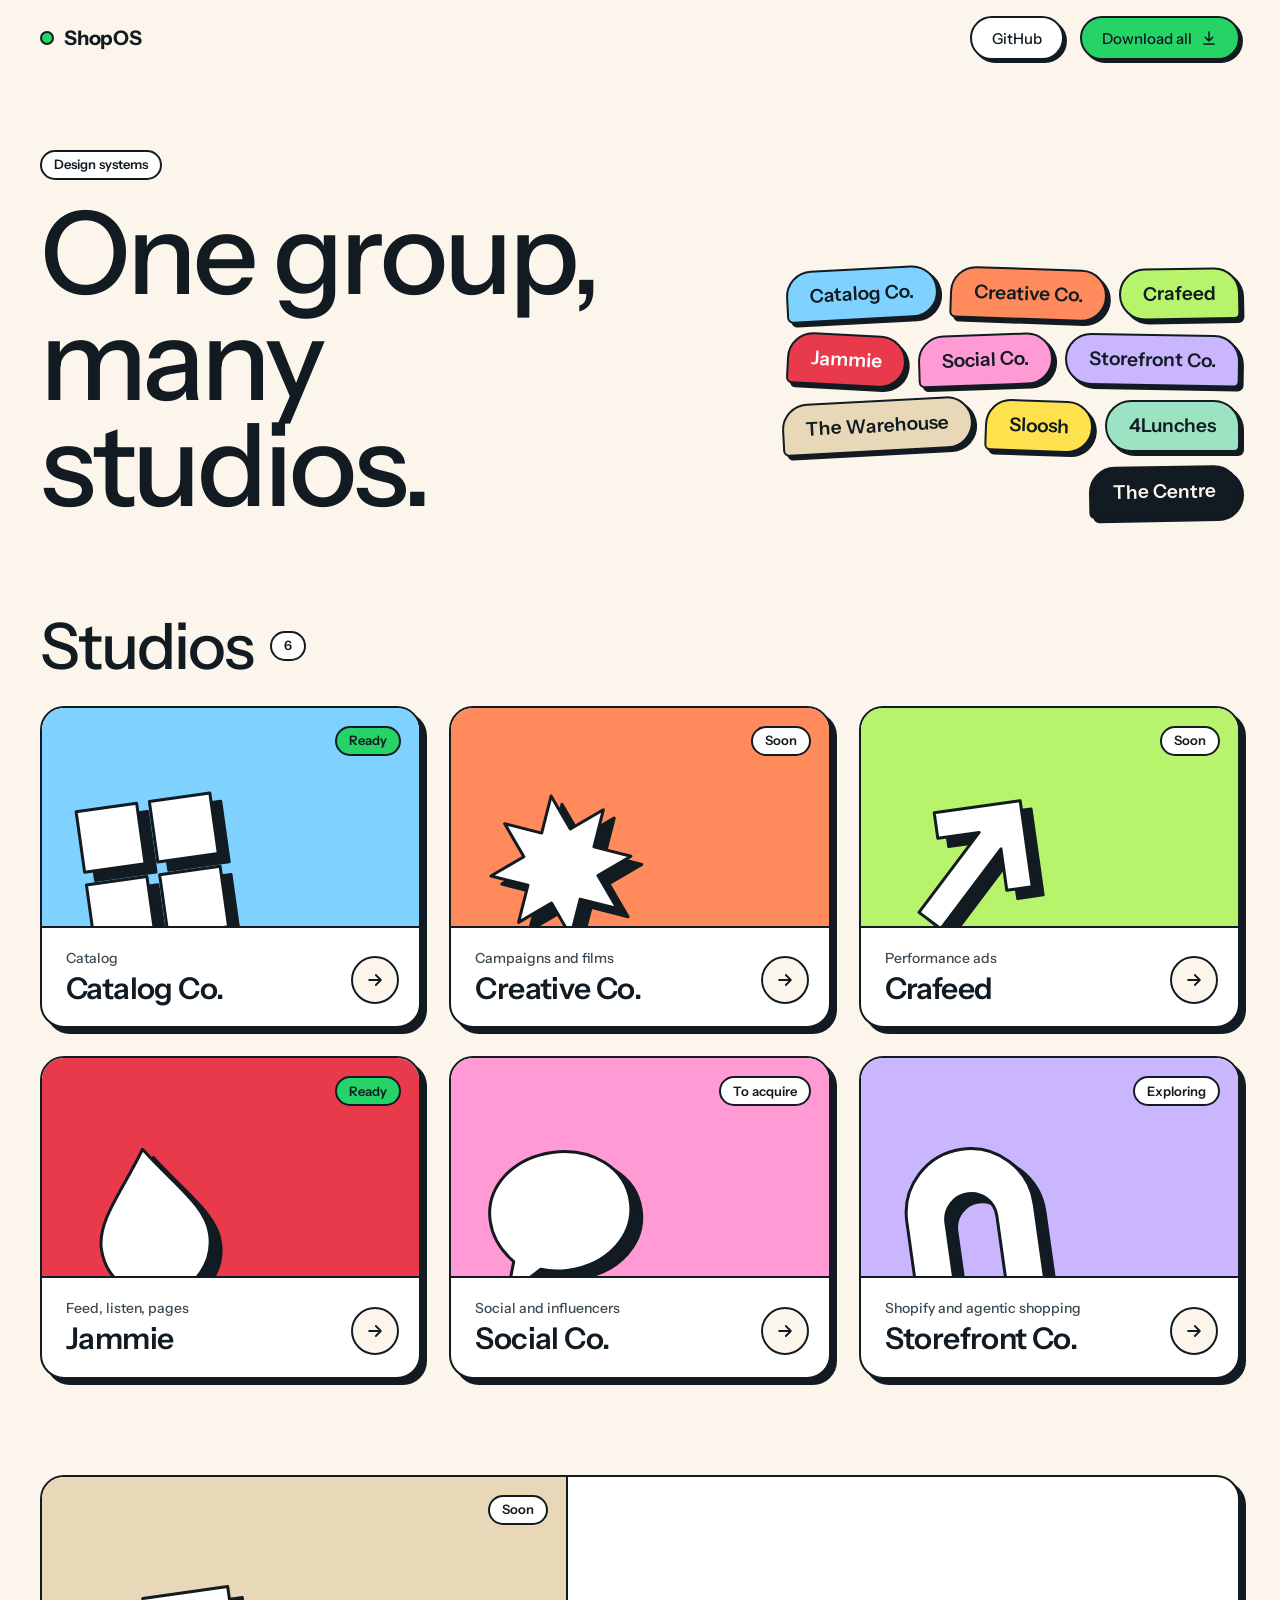
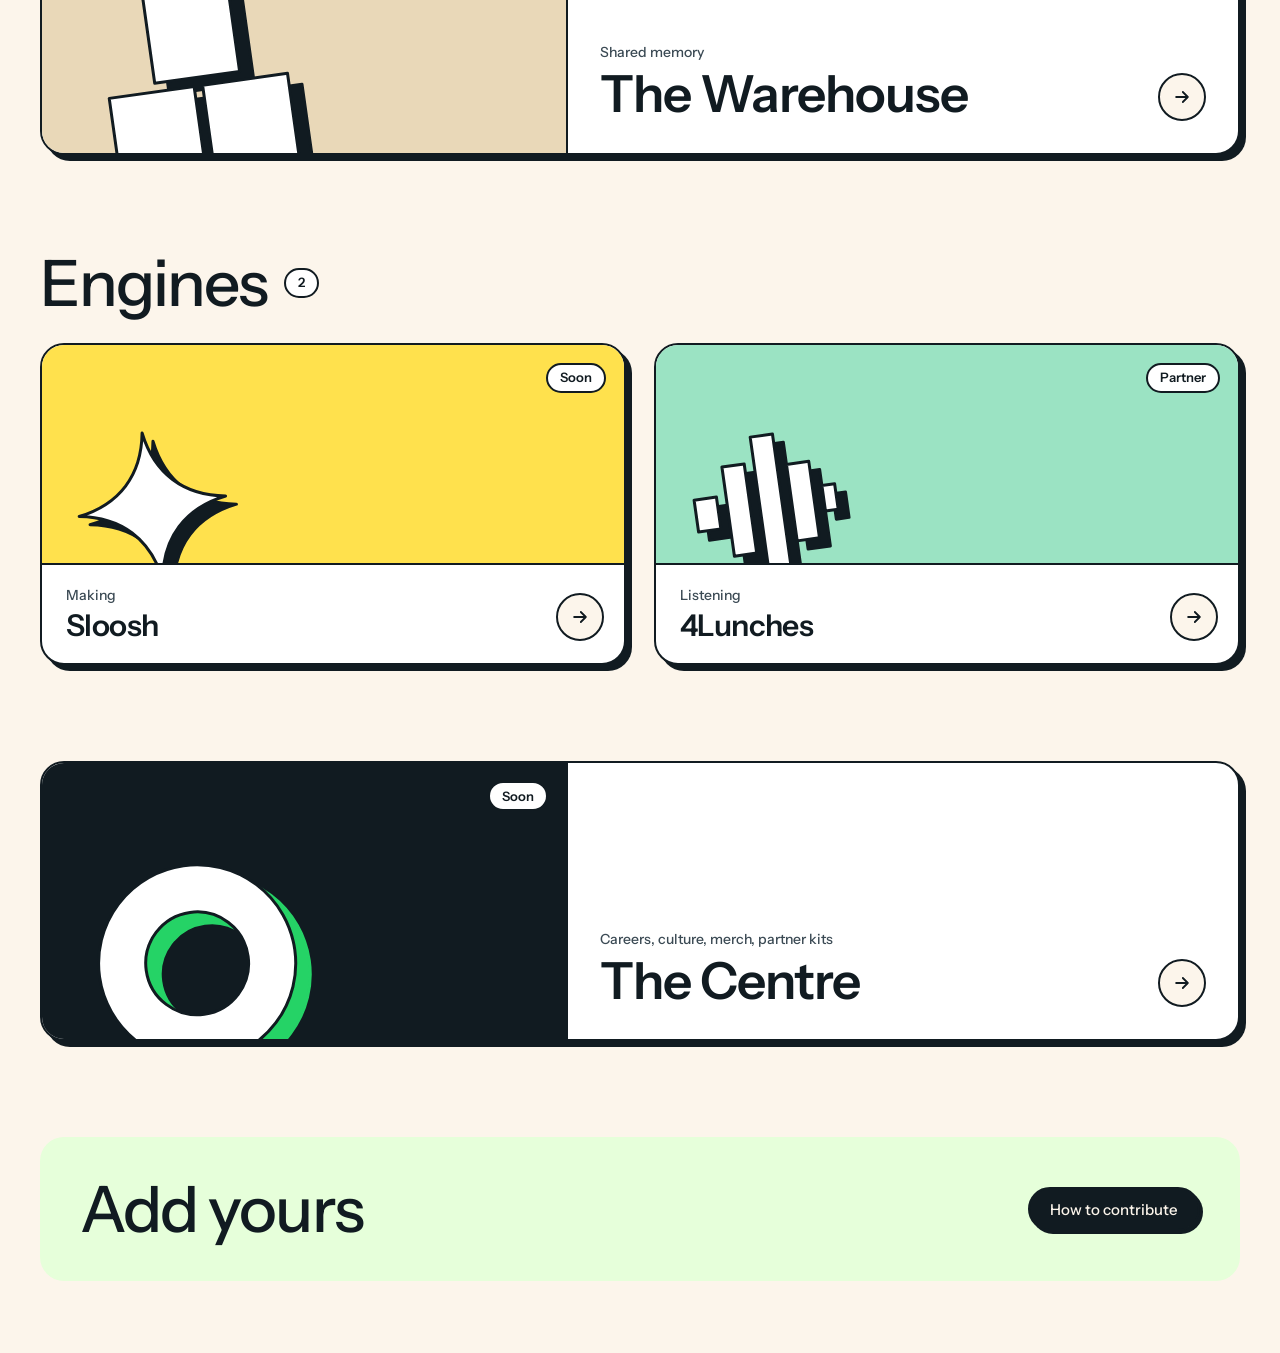
==== index.html @ ab2c7534 "Add the studio listing site, Jammie and Catalog Co. index.html lists every slot in site/structure.js" ====
<!doctype html>
<html lang="en">
<head>
  <meta charset="utf-8">
  <meta name="viewport" content="width=device-width, initial-scale=1">
  <title>ShopOS Design Systems</title>
  <meta name="description" content="Every ShopOS studio's design system, ready to read and download.">
  <link rel="preconnect" href="https://fonts.googleapis.com">
  <link rel="preconnect" href="https://fonts.gstatic.com" crossorigin>
  <link href="https://fonts.googleapis.com/css2?family=Instrument+Sans:wght@400;500;600;700&family=JetBrains+Mono:wght@500&display=swap" rel="stylesheet">
  <link rel="stylesheet" href="site/site.css">
</head>
<body>
  <header class="bar">
    <div class="wrap">
      <a class="mark" href="./"><i></i>ShopOS</a>
      <span class="spacer"></span>
      <a class="btn raised hide-sm" href="https://github.com/vedantvaibhav/Design-System-ShopOS-Studio">GitHub</a>
      <a class="btn green raised" href="https://github.com/vedantvaibhav/Design-System-ShopOS-Studio/archive/refs/heads/main.zip">
        Download all
        <svg viewBox="0 0 24 24" fill="none" stroke="currentColor" stroke-width="2" stroke-linecap="round" stroke-linejoin="round" aria-hidden="true"><path d="M12 4v12m0 0-5-5m5 5 5-5M5 20h14"/></svg>
      </a>
    </div>
  </header>

  <main class="wrap">
    <section class="hero">
      <div>
        <span class="pill">Design systems</span>
        <h1 id="line">One group, many studios.</h1>
      </div>
      <nav class="bubbles" id="bubbles" aria-label="Jump to a studio"></nav>
    </section>
    <div id="groups"></div>
    <section class="band">
      <h2>Add yours</h2>
      <a class="btn ink raised" href="https://github.com/vedantvaibhav/Design-System-ShopOS-Studio/blob/main/CONTRIBUTING.md">How to contribute</a>
    </section>
  </main>

  <script src="site/data.js"></script>
  <script src="site/shapes.js"></script>
  <script>
    const arrow = '<svg viewBox="0 0 24 24" fill="none" stroke="currentColor" stroke-width="2.25" stroke-linecap="round" stroke-linejoin="round" aria-hidden="true"><path d="M5 12h14m0 0-6-6m6 6-6 6"/></svg>';
    const esc = (s) => String(s).replace(/[&<>"]/g, (c) => ({ "&": "&amp;", "<": "&lt;", ">": "&gt;", '"': "&quot;" })[c]);
    const vars = (it) => `--accent:${it.accent};--accent-ink:${it.ink || "var(--ink)"}`;
    const href = (it) => `system.html?id=${encodeURIComponent(it.id)}`;
    const dark = (it) => Boolean(it.ink) && it.ink.toLowerCase() !== "#ffffff";
    const status = (it) => it.stage ? `<span class="pill">${esc(it.stage)}</span>`
      : it.ready ? '<span class="pill ready">Ready</span>' : '<span class="pill">Soon</span>';

    const card = (it, wide) => `
      <a class="card raised${wide ? " wide" : ""}" href="${href(it)}" style="${vars(it)}">
        <div class="card-art">${shapeSvg(it.shape, dark(it))}${status(it)}</div>
        <div class="card-body">
          <div class="txt"><span class="kicker">${esc(it.kicker)}</span><h3>${esc(it.name)}</h3></div>
          <span class="go">${arrow}</span>
        </div>
      </a>`;

    const { groups, line } = window.DS;
    document.getElementById("line").textContent = line;
    const all = groups.flatMap((g) => g.items);
    const tilts = [-3, 2, -1, 3, -2, 1, -3, 2, 0, -1];
    document.getElementById("bubbles").innerHTML = all.map((it, i) =>
      `<a class="bubble raised" href="${href(it)}" style="${vars(it)};--tilt:${tilts[i % tilts.length]}deg">${esc(it.name)}</a>`).join("");

    document.getElementById("groups").innerHTML = groups.map((g) => {
      const n = g.items.length;
      const cols = n === 1 ? "one" : n === 2 || n === 4 ? "two" : "";
      return `
        <section class="group" id="${esc(g.id)}"${n > 1 ? "" : ` aria-label="${esc(g.title)}"`}>
          ${n > 1 ? `<div class="group-head"><h2>${esc(g.title)}</h2><span class="pill">${n}</span></div>` : ""}
          <div class="grid ${cols}">${g.items.map((it) => card(it, n === 1)).join("")}</div>
        </section>`;
    }).join("");

    const bar = document.querySelector(".bar");
    const onScroll = () => bar.classList.toggle("scrolled", scrollY > 8);
    addEventListener("scroll", onScroll, { passive: true });
    onScroll();
  </script>
</body>
</html>
---- site/site.css ----
:root {
  --cream: #fcf5eb;
  --paper: #ffffff;
  --ink: #111b21;
  --ink-soft: #3b4a54;
  --green: #25d366;
  --mint: #e6ffda;
  --line: 2px;
  --lift: 6px;
  --radius: 24px;
  --gutter: 40px;
  --ease: cubic-bezier(0.2, 0.8, 0.2, 1);
  --time: 0.32s;
  --sans: "Instrument Sans", system-ui, sans-serif;
  --mono: "JetBrains Mono", ui-monospace, monospace;
}

* { box-sizing: border-box; }
html { -webkit-text-size-adjust: 100%; }
body {
  margin: 0;
  background: var(--cream);
  color: var(--ink);
  font: 400 16px/1.5 var(--sans);
  -webkit-font-smoothing: antialiased;
}
a { color: inherit; }
img { max-width: 100%; }
:focus-visible { outline: 3px solid var(--ink); outline-offset: 3px; }

.wrap { max-width: 1280px; margin: 0 auto; padding: 0 var(--gutter); }

/* Shared neo-brutalist surface: ink outline, hard offset shadow, presses in. */
.raised {
  border: var(--line) solid var(--ink);
  box-shadow: var(--lift) var(--lift) 0 var(--ink);
  transition: transform var(--time) var(--ease), box-shadow var(--time) var(--ease);
}
a.raised:hover, button.raised:hover {
  transform: translate(-2px, -2px);
  box-shadow: calc(var(--lift) + 2px) calc(var(--lift) + 2px) 0 var(--ink);
}
a.raised:active, button.raised:active {
  transform: translate(var(--lift), var(--lift));
  box-shadow: 0 0 0 var(--ink);
  transition-duration: 0.08s;
}

/* Top bar */
.bar {
  position: sticky; top: 0; z-index: 10;
  background: var(--cream);
  border-bottom: var(--line) solid transparent;
  transition: border-color var(--time) var(--ease);
}
.bar.scrolled { border-bottom-color: var(--ink); }
.bar .wrap { display: flex; align-items: center; gap: 16px; height: 76px; }
.mark { display: inline-flex; align-items: center; gap: 10px; font-weight: 700; font-size: 20px; letter-spacing: -0.01em; text-decoration: none; }
.mark i { width: 14px; height: 14px; border-radius: 50%; background: var(--green); border: var(--line) solid var(--ink); }
.bar .spacer { flex: 1; }

.btn {
  display: inline-flex; align-items: center; justify-content: center; gap: 8px;
  height: 44px; padding: 0 20px;
  border-radius: 999px;
  background: var(--paper); color: var(--ink);
  font: 500 15px/1 var(--sans); text-decoration: none; cursor: pointer;
  --lift: 3px;
}
.btn.green { background: var(--green); }
.btn.ink { background: var(--ink); color: var(--cream); }
.btn svg { width: 18px; height: 18px; }

.pill {
  display: inline-flex; align-items: center; height: 30px; padding: 0 12px;
  border: var(--line) solid var(--ink); border-radius: 999px;
  background: var(--paper); font-size: 13px; font-weight: 600; white-space: nowrap;
}
.pill.ready { background: var(--green); }

/* Hero */
.hero { display: grid; grid-template-columns: 1.2fr 1fr; gap: 40px; align-items: end; padding: 72px 0 96px; }
.hero h1 {
  margin: 20px 0 0;
  font-size: clamp(56px, 9vw, 128px); font-weight: 500;
  line-height: 0.92; letter-spacing: -0.035em;
}
.bubbles { display: flex; flex-wrap: wrap; gap: 14px 12px; justify-content: flex-end; align-content: flex-end; }
.bubble {
  position: relative;
  display: inline-flex; align-items: center; height: 52px; padding: 0 22px;
  border-radius: 26px 26px 26px 6px;
  background: var(--accent); color: var(--accent-ink, var(--ink));
  font-size: 19px; font-weight: 600; text-decoration: none;
  --lift: 4px;
  rotate: var(--tilt, 0deg);
}
.bubble:nth-child(3n) { border-radius: 26px 26px 6px 26px; }

/* Sections */
.group { padding-bottom: 96px; }
.group-head { display: flex; align-items: center; gap: 16px; margin-bottom: 28px; }
.group-head h2 { margin: 0; font-size: clamp(36px, 5vw, 64px); font-weight: 500; line-height: 1; letter-spacing: -0.03em; }
.grid { display: grid; gap: 28px; grid-template-columns: repeat(3, 1fr); }
.grid.two { grid-template-columns: repeat(2, 1fr); }
.grid.one { grid-template-columns: 1fr; }

/* Card */
.card {
  display: flex; flex-direction: column;
  border-radius: var(--radius); overflow: hidden;
  background: var(--paper); text-decoration: none;
}
.card-art {
  position: relative; height: 220px; overflow: hidden;
  background: var(--accent); color: var(--accent-ink, var(--ink));
  border-bottom: var(--line) solid var(--ink);
}
.card-art .shape {
  position: absolute; left: 24px; bottom: -36px; width: 180px; height: 180px;
  rotate: -8deg;
  transition: transform 0.5s var(--ease), rotate 0.5s var(--ease);
}
.card:hover .shape { transform: translateY(-14px); rotate: 0deg; }
.card-art .pill { position: absolute; top: 18px; right: 18px; color: var(--ink); }
.card-body { display: flex; align-items: flex-end; gap: 16px; padding: 20px 20px 22px 24px; flex: 1; }
.card-body .txt { flex: 1; min-width: 0; }
.kicker { display: block; font-size: 14px; font-weight: 500; color: var(--ink-soft); }
.card h3 { margin: 4px 0 0; font-size: 30px; font-weight: 600; line-height: 1.05; letter-spacing: -0.02em; }
.go {
  flex: none; display: grid; place-items: center;
  width: 48px; height: 48px; border-radius: 50%;
  border: var(--line) solid var(--ink); background: var(--cream);
  transition: background var(--time) var(--ease), transform var(--time) var(--ease);
}
.go svg { width: 20px; height: 20px; }
.card:hover .go { background: var(--green); transform: rotate(-45deg); }

.card.wide { flex-direction: row; min-height: 280px; }
.card.wide .card-art { width: 44%; height: auto; border-bottom: 0; border-right: var(--line) solid var(--ink); }
.card.wide .card-art .shape { width: 240px; height: 240px; left: 40px; bottom: -48px; }
.card.wide .card-body { padding: 32px; }
.card.wide h3 { font-size: clamp(36px, 4vw, 56px); }

/* Closing band */
.band {
  display: flex; align-items: center; justify-content: space-between; gap: 24px; flex-wrap: wrap;
  margin-bottom: 72px; padding: 40px;
  border-radius: var(--radius); background: var(--mint);
}
.band h2 { margin: 0; font-size: clamp(36px, 5vw, 64px); font-weight: 500; line-height: 1; letter-spacing: -0.03em; }

/* Detail page */
.detail-hero {
  position: relative; overflow: hidden;
  margin: 40px 0 40px; padding: 48px 40px 40px;
  border-radius: var(--radius);
  background: var(--accent); color: var(--accent-ink, var(--ink));
  min-height: 360px; display: flex; flex-direction: column; justify-content: flex-end;
}
.detail-hero .kicker { position: relative; z-index: 1; color: inherit; opacity: 0.8; font-size: 16px; }
.detail-hero h1 { position: relative; z-index: 1; margin: 6px 0 0; font-size: clamp(56px, 9vw, 120px); font-weight: 500; line-height: 0.92; letter-spacing: -0.035em; }
.detail-hero .pill { position: absolute; top: 24px; right: 24px; color: var(--ink); }
.detail-hero .shape {
  position: absolute; right: 40px; bottom: -60px;
  width: clamp(200px, 30vw, 380px); height: auto; aspect-ratio: 1;
  rotate: -8deg; pointer-events: none;
}

.get { display: grid; grid-template-columns: 1fr auto; gap: 16px; align-items: center; padding: 24px; margin-bottom: 40px; border-radius: var(--radius); background: var(--paper); }
.cmd {
  display: flex; align-items: center; gap: 12px; min-width: 0;
  height: 56px; padding: 0 8px 0 20px;
  border: var(--line) solid var(--ink); border-radius: 999px; background: var(--cream);
  font: 500 14px/1 var(--mono);
}
.cmd code { flex: 1; min-width: 0; overflow-x: auto; white-space: nowrap; scrollbar-width: none; }
.cmd .btn { height: 40px; padding: 0 16px; }
.links { display: flex; gap: 12px; flex-wrap: wrap; }

.doc { padding: 40px 48px; margin-bottom: 72px; border-radius: var(--radius); background: var(--paper); }
.doc > :first-child { margin-top: 0; }
.doc h1, .doc h2, .doc h3 { font-weight: 600; letter-spacing: -0.02em; line-height: 1.1; }
.doc h1 { font-size: 44px; }
.doc h2 { font-size: 30px; margin-top: 48px; }
.doc h3 { font-size: 22px; margin-top: 32px; }
.doc p, .doc li { max-width: 72ch; }
.doc code { font: 500 0.88em var(--mono); background: var(--cream); padding: 2px 6px; border-radius: 6px; }
.doc pre { padding: 20px; border: var(--line) solid var(--ink); border-radius: 16px; background: var(--cream); overflow-x: auto; }
.doc pre code { padding: 0; background: none; }
.doc table { border-collapse: collapse; width: 100%; display: block; overflow-x: auto; }
.doc th, .doc td { text-align: left; padding: 10px 14px; border: var(--line) solid var(--ink); }
.doc th { background: var(--mint); }
.doc img { max-height: 320px; border: var(--line) solid var(--ink); border-radius: 16px; background: var(--cream); }

.empty { display: grid; place-items: center; text-align: center; gap: 24px; padding: 80px 0 120px; }
.empty h2 { margin: 0; font-size: clamp(48px, 8vw, 96px); font-weight: 500; line-height: 0.95; letter-spacing: -0.035em; }

/* Phone */
@media (max-width: 960px) {
  .grid { grid-template-columns: repeat(2, 1fr); }
  .hero { grid-template-columns: 1fr; padding: 40px 0 72px; }
  .bubbles { justify-content: flex-start; }
}
@media (max-width: 640px) {
  :root { --gutter: 16px; --radius: 20px; }
  .bar .wrap { height: 64px; }
  .bar .hide-sm { display: none; }
  .grid, .grid.two { grid-template-columns: 1fr; gap: 24px; }
  .card.wide { flex-direction: column; }
  .card.wide .card-art { width: auto; height: 200px; border-right: 0; border-bottom: var(--line) solid var(--ink); }
  .card.wide .card-art .shape { width: 170px; height: 170px; left: 24px; bottom: -34px; }
  .card.wide .card-body { padding: 20px 20px 22px 24px; }
  .bubble { height: 44px; font-size: 16px; padding: 0 18px; }
  .group { padding-bottom: 72px; }
  .band { padding: 28px 24px; }
  .detail-hero { padding: 40px 24px 28px; min-height: 300px; }
  .detail-hero .shape { width: 120px; right: auto; left: 20px; bottom: auto; top: 20px; }
  .get { grid-template-columns: 1fr; padding: 16px; }
  .doc { padding: 24px 20px; }
}

@media (prefers-reduced-motion: reduce) {
  *, *::before, *::after { transition-duration: 0.01ms !important; }
}
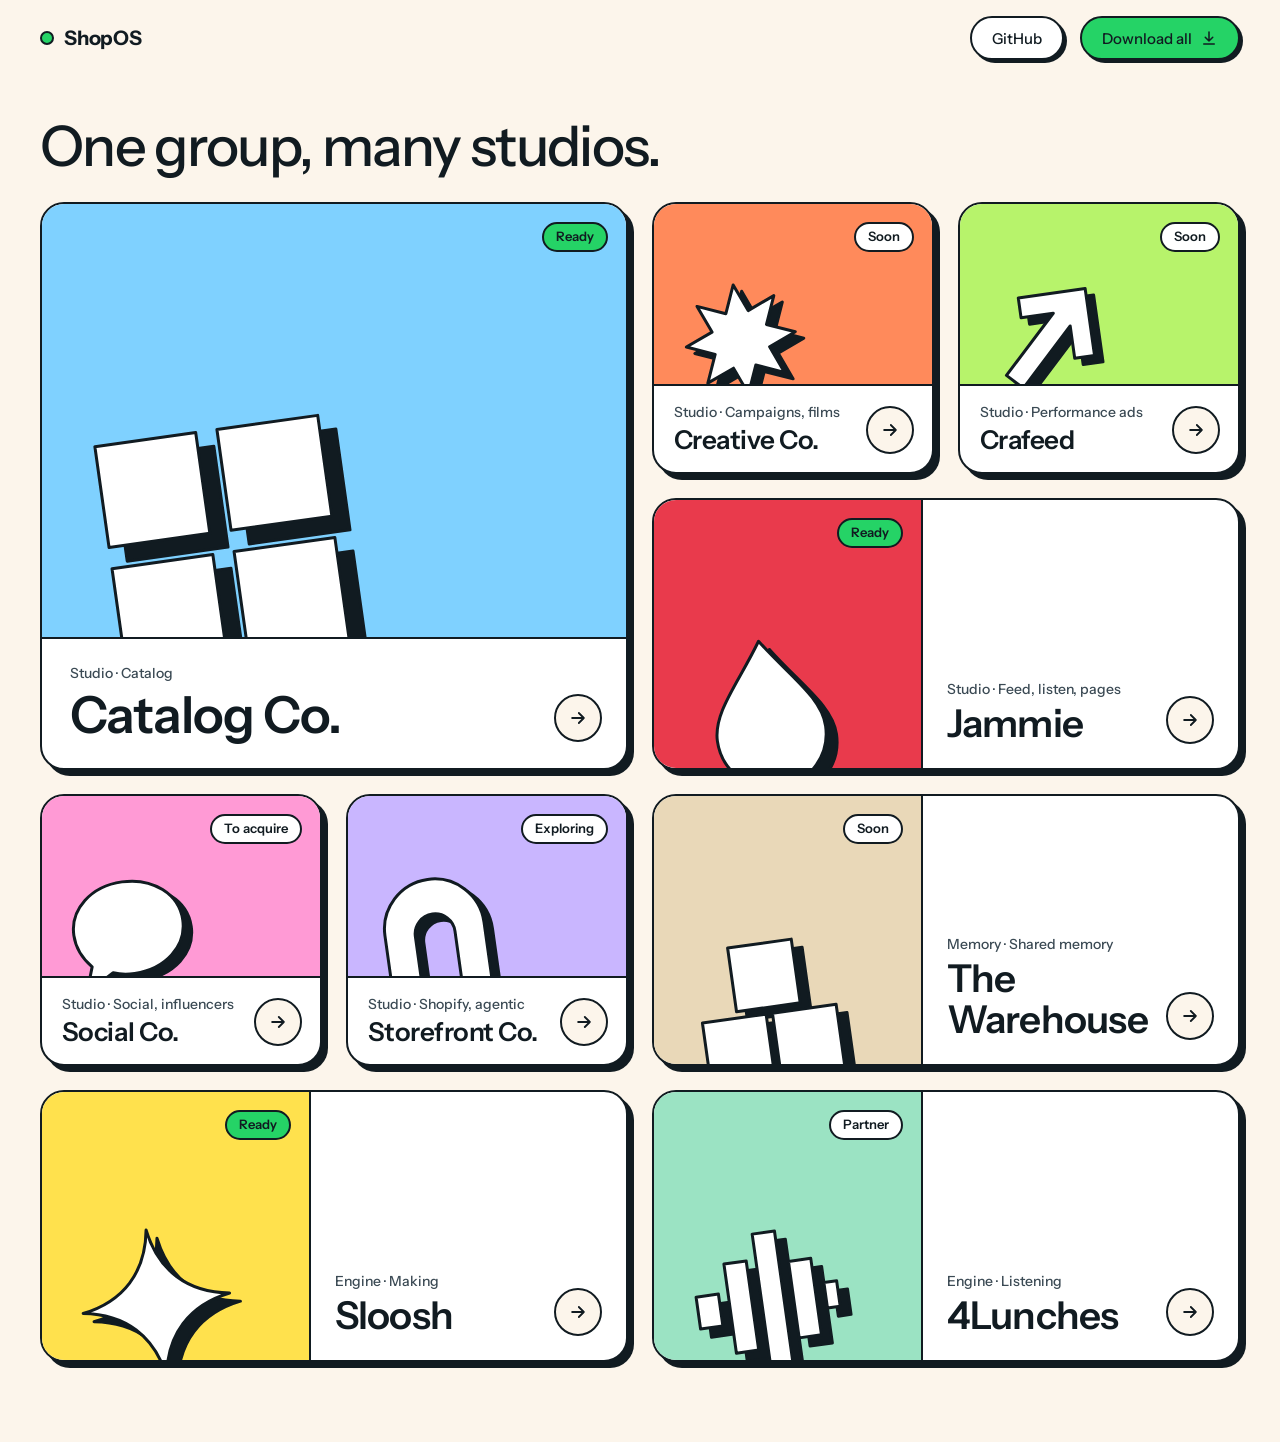
==== commit cea3b51e: "Landing: a small intro and one bento of every slot The hero shrinks to one line and the chat-bubble " ====
--- a/index.html
+++ b/index.html
@@ -16,26 +16,18 @@
       <a class="mark" href="./"><i></i>ShopOS</a>
       <span class="spacer"></span>
       <a class="btn raised hide-sm" href="https://github.com/vedantvaibhav/Design-System-ShopOS-Studio">GitHub</a>
-      <a class="btn green raised" href="https://github.com/vedantvaibhav/Design-System-ShopOS-Studio/archive/refs/heads/main.zip">
-        Download all
+      <button class="btn green raised" type="button" id="download-all">
+        <span>Download all</span>
         <svg viewBox="0 0 24 24" fill="none" stroke="currentColor" stroke-width="2" stroke-linecap="round" stroke-linejoin="round" aria-hidden="true"><path d="M12 4v12m0 0-5-5m5 5 5-5M5 20h14"/></svg>
-      </a>
+      </button>
     </div>
   </header>
 
   <main class="wrap">
-    <section class="hero">
-      <div>
-        <span class="pill">Design systems</span>
-        <h1 id="line">One group, many studios.</h1>
-      </div>
-      <nav class="bubbles" id="bubbles" aria-label="Jump to a studio"></nav>
+    <section class="intro">
+      <h1 id="line">One group, many studios.</h1>
     </section>
-    <div id="groups"></div>
-    <section class="band">
-      <h2>Add yours</h2>
-      <a class="btn ink raised" href="https://github.com/vedantvaibhav/Design-System-ShopOS-Studio/blob/main/CONTRIBUTING.md">How to contribute</a>
-    </section>
+    <div class="bento" id="bento"></div>
   </main>
 
   <script src="site/data.js"></script>
@@ -49,31 +41,53 @@
     const status = (it) => it.stage ? `<span class="pill">${esc(it.stage)}</span>`
       : it.ready ? '<span class="pill ready">Ready</span>' : '<span class="pill">Soon</span>';
 
-    const card = (it, wide) => `
-      <a class="card raised${wide ? " wide" : ""}" href="${href(it)}" style="${vars(it)}">
+    // One bento of every slot, in the order of site/structure.json.
+    const { groups, line } = window.DS;
+    document.getElementById("line").textContent = line;
+    const tiles = groups.flatMap((g) => g.items.map((it) => ({ ...it, group: g.label || g.title })));
+    document.getElementById("bento").innerHTML = tiles.map((it) => `
+      <a class="card raised${it.size ? ` ${it.size}` : ""}" href="${href(it)}" style="${vars(it)}">
         <div class="card-art">${shapeSvg(it.shape, dark(it))}${status(it)}</div>
         <div class="card-body">
-          <div class="txt"><span class="kicker">${esc(it.kicker)}</span><h3>${esc(it.name)}</h3></div>
+          <div class="txt"><span class="kicker">${esc(it.group)} · ${esc(it.kicker)}</span><h3>${esc(it.name)}</h3></div>
           <span class="go">${arrow}</span>
         </div>
-      </a>`;
+      </a>`).join("");
 
-    const { groups, line } = window.DS;
-    document.getElementById("line").textContent = line;
-    const all = groups.flatMap((g) => g.items);
-    const tilts = [-3, 2, -1, 3, -2, 1, -3, 2, 0, -1];
-    document.getElementById("bubbles").innerHTML = all.map((it, i) =>
-      `<a class="bubble raised" href="${href(it)}" style="${vars(it)};--tilt:${tilts[i % tilts.length]}deg">${esc(it.name)}</a>`).join("");
-
-    document.getElementById("groups").innerHTML = groups.map((g) => {
-      const n = g.items.length;
-      const cols = n === 1 ? "one" : n === 2 || n === 4 ? "two" : "";
-      return `
-        <section class="group" id="${esc(g.id)}"${n > 1 ? "" : ` aria-label="${esc(g.title)}"`}>
-          ${n > 1 ? `<div class="group-head"><h2>${esc(g.title)}</h2><span class="pill">${n}</span></div>` : ""}
-          <div class="grid ${cols}">${g.items.map((it) => card(it, n === 1)).join("")}</div>
-        </section>`;
-    }).join("");
+    // Download all: every ready system's folder in one zip, packed in the browser.
+    const ready = tiles.filter((it) => it.ready && it.files);
+    const button = document.getElementById("download-all");
+    const label = button.querySelector("span");
+    button.addEventListener("click", async () => {
+      if (button.disabled) return;
+      button.disabled = true;
+      label.textContent = "Packing…";
+      try {
+        if (!window.JSZip) {
+          await new Promise((res, rej) => {
+            const s = Object.assign(document.createElement("script"), { src: "https://cdnjs.cloudflare.com/ajax/libs/jszip/3.10.1/jszip.min.js", onload: res, onerror: rej });
+            document.head.append(s);
+          });
+        }
+        const zip = new JSZip();
+        await Promise.all(ready.flatMap((it) => it.files.map(async (f) => {
+          const r = await fetch(`systems/${it.id}/${f}`);
+          if (!r.ok) throw new Error(f);
+          zip.folder(it.id).file(f, await r.blob());
+        })));
+        const blob = await zip.generateAsync({ type: "blob" });
+        const a = Object.assign(document.createElement("a"), { href: URL.createObjectURL(blob), download: "shopos-design-systems.zip" });
+        a.click();
+        setTimeout(() => URL.revokeObjectURL(a.href), 4000);
+        label.textContent = "Download all";
+      } catch {
+        // Packing needs the site to be served; fall back to GitHub's archive.
+        location.href = "https://github.com/vedantvaibhav/Design-System-ShopOS-Studio/archive/refs/heads/main.zip";
+        label.textContent = "Download all";
+      } finally {
+        button.disabled = false;
+      }
+    });
 
     const bar = document.querySelector(".bar");
     const onScroll = () => bar.classList.toggle("scrolled", scrollY > 8);
--- a/site/site.css
+++ b/site/site.css
@@ -64,7 +64,7 @@
   height: 44px; padding: 0 20px;
   border-radius: 999px;
   background: var(--paper); color: var(--ink);
-  font: 500 15px/1 var(--sans); text-decoration: none; cursor: pointer;
+  font: 500 15px/1 var(--sans); text-decoration: none; cursor: pointer; white-space: nowrap;
   --lift: 3px;
 }
 .btn.green { background: var(--green); }
@@ -78,32 +78,16 @@
 }
 .pill.ready { background: var(--green); }
 
-/* Hero */
-.hero { display: grid; grid-template-columns: 1.2fr 1fr; gap: 40px; align-items: end; padding: 72px 0 96px; }
-.hero h1 {
-  margin: 20px 0 0;
-  font-size: clamp(56px, 9vw, 128px); font-weight: 500;
-  line-height: 0.92; letter-spacing: -0.035em;
-}
-.bubbles { display: flex; flex-wrap: wrap; gap: 14px 12px; justify-content: flex-end; align-content: flex-end; }
-.bubble {
-  position: relative;
-  display: inline-flex; align-items: center; height: 52px; padding: 0 22px;
-  border-radius: 26px 26px 26px 6px;
-  background: var(--accent); color: var(--accent-ink, var(--ink));
-  font-size: 19px; font-weight: 600; text-decoration: none;
-  --lift: 4px;
-  rotate: var(--tilt, 0deg);
-}
-.bubble:nth-child(3n) { border-radius: 26px 26px 6px 26px; }
-
-/* Sections */
-.group { padding-bottom: 96px; }
-.group-head { display: flex; align-items: center; gap: 16px; margin-bottom: 28px; }
-.group-head h2 { margin: 0; font-size: clamp(36px, 5vw, 64px); font-weight: 500; line-height: 1; letter-spacing: -0.03em; }
-.grid { display: grid; gap: 28px; grid-template-columns: repeat(3, 1fr); }
-.grid.two { grid-template-columns: repeat(2, 1fr); }
-.grid.one { grid-template-columns: 1fr; }
+/* Intro and the bento */
+.intro { padding: 40px 0 28px; }
+.intro h1 { margin: 0; font-size: clamp(36px, 5vw, 56px); font-weight: 500; line-height: 1; letter-spacing: -0.03em; }
+.bento {
+  display: grid; grid-template-columns: repeat(4, minmax(0, 1fr)); grid-auto-rows: 272px;
+  gap: 24px; padding-bottom: 80px;
+}
+.bento .card { height: 100%; }
+.bento .card.xl { grid-column: span 2; grid-row: span 2; }
+.bento .card.wide { grid-column: span 2; }
 
 /* Card */
 .card {
@@ -112,21 +96,25 @@
   background: var(--paper); text-decoration: none;
 }
 .card-art {
-  position: relative; height: 220px; overflow: hidden;
+  position: relative; flex: 1; min-height: 0; overflow: hidden;
   background: var(--accent); color: var(--accent-ink, var(--ink));
   border-bottom: var(--line) solid var(--ink);
 }
 .card-art .shape {
-  position: absolute; left: 24px; bottom: -36px; width: 180px; height: 180px;
+  position: absolute; left: 20px; bottom: -30px; width: 140px; height: 140px;
   rotate: -8deg;
   transition: transform 0.5s var(--ease), rotate 0.5s var(--ease);
 }
 .card:hover .shape { transform: translateY(-14px); rotate: 0deg; }
 .card-art .pill { position: absolute; top: 18px; right: 18px; color: var(--ink); }
-.card-body { display: flex; align-items: flex-end; gap: 16px; padding: 20px 20px 22px 24px; flex: 1; }
+.card-body { display: flex; align-items: flex-end; gap: 16px; padding: 16px 18px 18px 20px; }
 .card-body .txt { flex: 1; min-width: 0; }
 .kicker { display: block; font-size: 14px; font-weight: 500; color: var(--ink-soft); }
-.card h3 { margin: 4px 0 0; font-size: 30px; font-weight: 600; line-height: 1.05; letter-spacing: -0.02em; }
+.card h3 { margin: 4px 0 0; font-size: 26px; font-weight: 600; line-height: 1.05; letter-spacing: -0.02em; }
+.kicker { white-space: nowrap; overflow: hidden; text-overflow: ellipsis; }
+.card.xl .card-art .shape { width: 300px; height: 300px; left: 36px; bottom: -60px; }
+.card.xl h3 { font-size: clamp(36px, 4vw, 52px); }
+.card.xl .card-body { padding: 24px 24px 26px 28px; }
 .go {
   flex: none; display: grid; place-items: center;
   width: 48px; height: 48px; border-radius: 50%;
@@ -136,11 +124,11 @@
 .go svg { width: 20px; height: 20px; }
 .card:hover .go { background: var(--green); transform: rotate(-45deg); }
 
-.card.wide { flex-direction: row; min-height: 280px; }
-.card.wide .card-art { width: 44%; height: auto; border-bottom: 0; border-right: var(--line) solid var(--ink); }
-.card.wide .card-art .shape { width: 240px; height: 240px; left: 40px; bottom: -48px; }
-.card.wide .card-body { padding: 32px; }
-.card.wide h3 { font-size: clamp(36px, 4vw, 56px); }
+.card.wide { flex-direction: row; }
+.card.wide .card-art { flex: none; width: 46%; border-bottom: 0; border-right: var(--line) solid var(--ink); }
+.card.wide .card-art .shape { width: 180px; height: 180px; left: 28px; bottom: -36px; }
+.card.wide .card-body { flex: 1; padding: 24px; }
+.card.wide h3 { font-size: clamp(30px, 3vw, 40px); }
 
 /* Closing band */
 .band {
@@ -198,21 +186,20 @@
 
 /* Phone */
 @media (max-width: 960px) {
-  .grid { grid-template-columns: repeat(2, 1fr); }
-  .hero { grid-template-columns: 1fr; padding: 40px 0 72px; }
-  .bubbles { justify-content: flex-start; }
+  .bento { grid-template-columns: repeat(2, minmax(0, 1fr)); grid-auto-rows: 252px; gap: 20px; }
 }
 @media (max-width: 640px) {
   :root { --gutter: 16px; --radius: 20px; }
   .bar .wrap { height: 64px; }
   .bar .hide-sm { display: none; }
-  .grid, .grid.two { grid-template-columns: 1fr; gap: 24px; }
-  .card.wide { flex-direction: column; }
-  .card.wide .card-art { width: auto; height: 200px; border-right: 0; border-bottom: var(--line) solid var(--ink); }
-  .card.wide .card-art .shape { width: 170px; height: 170px; left: 24px; bottom: -34px; }
-  .card.wide .card-body { padding: 20px 20px 22px 24px; }
-  .bubble { height: 44px; font-size: 16px; padding: 0 18px; }
-  .group { padding-bottom: 72px; }
+  .intro { padding: 28px 0 20px; }
+  .bento { grid-template-columns: minmax(0, 1fr); grid-auto-rows: auto; gap: 20px; }
+  .bento .card, .bento .card.xl, .bento .card.wide { grid-column: auto; grid-row: auto; height: auto; flex-direction: column; }
+  .bento .card-art, .bento .card.wide .card-art { flex: none; width: auto; height: 170px; border-right: 0; border-bottom: var(--line) solid var(--ink); }
+  .bento .card.xl .card-art { height: 220px; }
+  .bento .card.wide .card-art .shape, .bento .card.xl .card-art .shape { width: 150px; height: 150px; left: 20px; bottom: -30px; }
+  .bento .card.wide .card-body, .bento .card.xl .card-body { padding: 16px 18px 18px 20px; }
+  .bento .card.wide h3, .bento .card.xl h3 { font-size: 30px; }
   .band { padding: 28px 24px; }
   .detail-hero { padding: 40px 24px 28px; min-height: 300px; }
   .detail-hero .shape { width: 120px; right: auto; left: 20px; bottom: auto; top: 20px; }
@@ -220,6 +207,10 @@
   .doc { padding: 24px 20px; }
 }
 
+@media (max-width: 380px) {
+  .bar .hide-xs { display: none; }
+}
+
 @media (prefers-reduced-motion: reduce) {
   *, *::before, *::after { transition-duration: 0.01ms !important; }
 }
